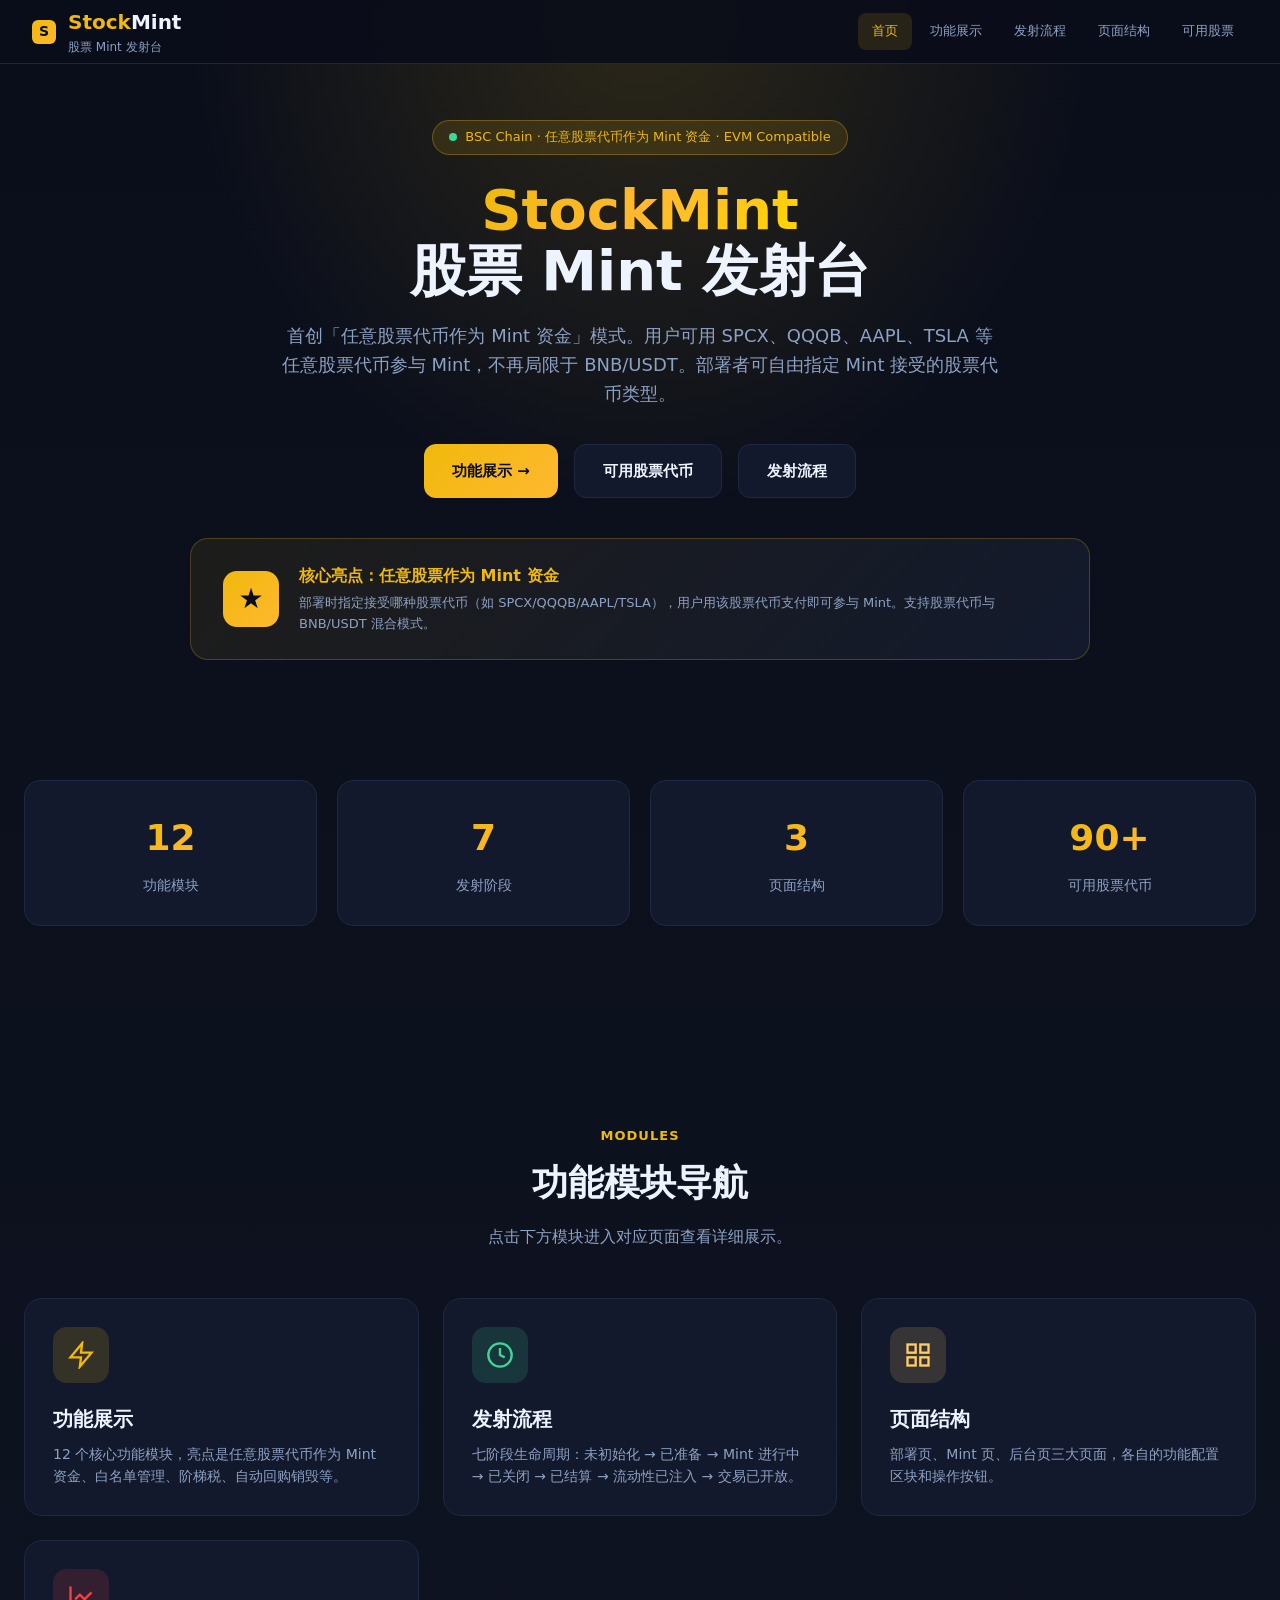
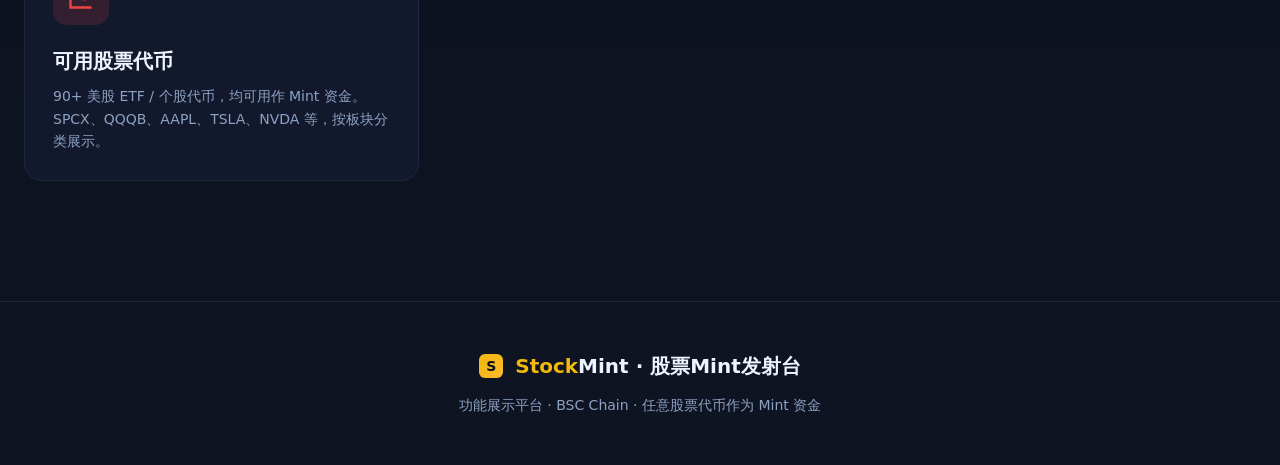
==== index.html @ 03323722 "Add files via upload" ====
<!doctype html>
<html lang="zh-CN">
<head>
  <meta charset="utf-8" />
  <meta name="viewport" content="width=device-width, initial-scale=1" />
  <title>StockMint · 股票Mint发射台</title>
  <link rel="stylesheet" href="styles.css" />
</head>
<body>

<nav class="topnav">
  <div class="nav-brand">
    <div class="nav-mark">S</div>
    <div>
      <div class="nav-title"><span class="gold">Stock</span>Mint</div>
      <div class="nav-sub">股票 Mint 发射台</div>
    </div>
  </div>
  <button class="nav-toggle" onclick="document.querySelector('.nav-links').classList.toggle('open')">☰</button>
  <div class="nav-links">
    <a href="index.html" class="active">首页</a>
    <a href="features.html">功能展示</a>
    <a href="lifecycle.html">发射流程</a>
    <a href="pages.html">页面结构</a>
    <a href="stocks.html">可用股票</a>
  </div>
</nav>

<section class="hero">
  <div class="container">
    <div class="hero-badge"><span class="dot"></span> BSC Chain · 任意股票代币作为 Mint 资金 · EVM Compatible</div>
    <h1><span class="grad">StockMint</span><br/>股票 Mint 发射台</h1>
    <p>首创「任意股票代币作为 Mint 资金」模式。用户可用 SPCX、QQQB、AAPL、TSLA 等任意股票代币参与 Mint，不再局限于 BNB/USDT。部署者可自由指定 Mint 接受的股票代币类型。</p>
    <div class="hero-cta">
      <a href="features.html" class="btn btn-primary">功能展示 →</a>
      <a href="stocks.html" class="btn btn-ghost">可用股票代币</a>
      <a href="lifecycle.html" class="btn btn-ghost">发射流程</a>
    </div>
    <div class="hero-highlight">
      <div class="hl-icon">★</div>
      <div class="hl-text">
        <div class="hl-title">核心亮点：任意股票作为 Mint 资金</div>
        <div class="hl-desc">部署时指定接受哪种股票代币（如 SPCX/QQQB/AAPL/TSLA），用户用该股票代币支付即可参与 Mint。支持股票代币与 BNB/USDT 混合模式。</div>
      </div>
    </div>
  </div>
</section>

<section class="section" style="padding-top: 20px;">
  <div class="container">
    <div class="stats-bar">
      <a href="features.html" style="text-decoration:none;">
        <div class="stat-card">
          <div class="stat-value"><span class="grad">12</span></div>
          <div class="stat-label">功能模块</div>
        </div>
      </a>
      <a href="lifecycle.html" style="text-decoration:none;">
        <div class="stat-card">
          <div class="stat-value"><span class="grad">7</span></div>
          <div class="stat-label">发射阶段</div>
        </div>
      </a>
      <a href="pages.html" style="text-decoration:none;">
        <div class="stat-card">
          <div class="stat-value"><span class="grad">3</span></div>
          <div class="stat-label">页面结构</div>
        </div>
      </a>
      <a href="stocks.html" style="text-decoration:none;">
        <div class="stat-card">
          <div class="stat-value"><span class="grad">90+</span></div>
          <div class="stat-label">可用股票代币</div>
        </div>
      </a>
    </div>
  </div>
</section>

<!-- Module navigation -->
<section class="section">
  <div class="container">
    <div class="section-head">
      <div class="eyebrow">Modules</div>
      <h2 class="section-title">功能模块导航</h2>
      <p class="section-desc">点击下方模块进入对应页面查看详细展示。</p>
    </div>
    <div class="arch-grid">
      <a href="features.html" style="text-decoration:none;color:inherit;">
        <div class="arch-card">
          <div class="arch-icon" style="background: rgba(240,185,11,0.15);">
            <svg width="28" height="28" viewBox="0 0 24 24" fill="none" stroke="#f0b90b" stroke-width="2"><polygon points="13 2 3 14 12 14 11 22 21 10 12 10 13 2"/></svg>
          </div>
          <h3>功能展示</h3>
          <p>12 个核心功能模块，亮点是任意股票代币作为 Mint 资金、白名单管理、阶梯税、自动回购销毁等。</p>
        </div>
      </a>
      <a href="lifecycle.html" style="text-decoration:none;color:inherit;">
        <div class="arch-card">
          <div class="arch-icon" style="background: rgba(61,213,152,0.15);">
            <svg width="28" height="28" viewBox="0 0 24 24" fill="none" stroke="#3dd598" stroke-width="2"><circle cx="12" cy="12" r="10"/><polyline points="12 6 12 12 16 14"/></svg>
          </div>
          <h3>发射流程</h3>
          <p>七阶段生命周期：未初始化 → 已准备 → Mint 进行中 → 已关闭 → 已结算 → 流动性已注入 → 交易已开放。</p>
        </div>
      </a>
      <a href="pages.html" style="text-decoration:none;color:inherit;">
        <div class="arch-card">
          <div class="arch-icon" style="background: rgba(255,204,102,0.15);">
            <svg width="28" height="28" viewBox="0 0 24 24" fill="none" stroke="#ffcc66" stroke-width="2"><rect x="3" y="3" width="7" height="7"/><rect x="14" y="3" width="7" height="7"/><rect x="3" y="14" width="7" height="7"/><rect x="14" y="14" width="7" height="7"/></svg>
          </div>
          <h3>页面结构</h3>
          <p>部署页、Mint 页、后台页三大页面，各自的功能配置区块和操作按钮。</p>
        </div>
      </a>
      <a href="stocks.html" style="text-decoration:none;color:inherit;">
        <div class="arch-card">
          <div class="arch-icon" style="background: rgba(239,68,68,0.15);">
            <svg width="28" height="28" viewBox="0 0 24 24" fill="none" stroke="#ef4444" stroke-width="2"><path d="M3 3v18h18"/><path d="M7 14l4-4 4 4 6-6"/></svg>
          </div>
          <h3>可用股票代币</h3>
          <p>90+ 美股 ETF / 个股代币，均可用作 Mint 资金。SPCX、QQQB、AAPL、TSLA、NVDA 等，按板块分类展示。</p>
        </div>
      </a>
    </div>
  </div>
</section>

<footer class="footer">
  <div class="container">
    <div class="nav-brand" style="justify-content:center; margin-bottom:12px;">
      <div class="nav-mark">S</div>
      <div class="nav-title"><span class="gold">Stock</span>Mint · 股票Mint发射台</div>
    </div>
    <p>功能展示平台 · BSC Chain · 任意股票代币作为 Mint 资金</p>
  </div>
</footer>

</body>
</html>
---- styles.css ----
/* ============ StockMint Shared Styles ============ */
:root {
  --bg: #0a0e1a;
  --bg2: #0f1422;
  --panel: #141b2e;
  --panel-soft: #0e1525;
  --border: #1e2940;
  --text: #eef4ff;
  --muted: #8da1c3;
  --accent: #f0b90b;
  --accent-strong: #ffb830;
  --accent-grad: linear-gradient(135deg, #f0b90b, #ffb830);
  --accent-soft: rgba(240,185,11,0.12);
  --up: #ef4444;
  --down: #22c55e;
  --success: #3dd598;
  --warning: #ffcc66;
  --danger: #ff6b81;
  --gold: #ffd700;
  --purple: #a855f7;
  --blue: #58a6ff;
}
* { box-sizing: border-box; margin: 0; padding: 0; }
body {
  font-family: "Segoe UI", system-ui, -apple-system, sans-serif;
  background: linear-gradient(180deg, #0a0e1a 0%, #0f1422 100%);
  color: var(--text);
  line-height: 1.6;
  overflow-x: hidden;
  min-height: 100vh;
}
a { color: var(--accent); text-decoration: none; }

/* Top Nav */
.topnav {
  position: fixed; top: 0; left: 0; right: 0; z-index: 100;
  display: flex; align-items: center; justify-content: space-between;
  padding: 0 32px; height: 64px;
  background: rgba(10, 14, 26, 0.92);
  backdrop-filter: blur(12px);
  border-bottom: 1px solid var(--border);
}
.nav-brand { display: flex; align-items: center; gap: 12px; }
.nav-mark {
  width: 24px; height: 24px;
  background: linear-gradient(135deg, #f0b90b, #ffb830);
  border-radius: 6px;
  display: flex; align-items: center; justify-content: center;
  font-size: 14px; font-weight: 900; color: #0a0e1a;
}
.nav-title { font-size: 20px; font-weight: 800; }
.nav-title .gold { color: var(--accent); }
.nav-sub { color: var(--muted); font-size: 12px; }
.nav-links { display: flex; gap: 4px; flex-wrap: wrap; }
.nav-links a {
  padding: 8px 14px; border-radius: 8px; font-size: 13px;
  color: var(--muted); transition: all .2s; white-space: nowrap;
}
.nav-links a:hover, .nav-links a.active {
  color: var(--accent); background: var(--accent-soft);
}
.nav-toggle {
  display: none; background: none; border: none; color: var(--text);
  font-size: 24px; cursor: pointer; padding: 4px 8px;
}

/* Layout */
.container { max-width: 1280px; margin: 0 auto; padding: 0 24px; }
.section { padding: 80px 0; }
.page-wrap { padding-top: 80px; }
.section-head { text-align: center; margin-bottom: 48px; }
.eyebrow {
  color: var(--accent); font-size: 13px; font-weight: 700;
  letter-spacing: .08em; text-transform: uppercase; margin-bottom: 8px;
}
.section-title { font-size: 36px; font-weight: 800; }
.section-desc { color: var(--muted); font-size: 16px; max-width: 680px; margin: 12px auto 0; }

/* Hero */
.hero {
  padding-top: 120px; padding-bottom: 60px; text-align: center;
  background: radial-gradient(ellipse at 50% 0%, rgba(240,185,11,0.15), transparent 50%);
}
.hero-badge {
  display: inline-flex; align-items: center; gap: 8px;
  padding: 6px 16px; border-radius: 999px;
  background: var(--accent-soft); border: 1px solid rgba(240,185,11,0.3);
  font-size: 13px; color: var(--accent); margin-bottom: 24px;
}
.hero-badge .dot { width: 8px; height: 8px; border-radius: 50%; background: var(--success); animation: pulse 2s infinite; }
@keyframes pulse { 0%,100% { opacity: 1; } 50% { opacity: .4; } }
.hero h1 { font-size: 56px; font-weight: 900; line-height: 1.1; margin-bottom: 20px; }
.hero h1 .grad { background: linear-gradient(135deg, #f0b90b, #ffb830, #ffd700); -webkit-background-clip: text; -webkit-text-fill-color: transparent; background-clip: text; }
.hero p { color: var(--muted); font-size: 18px; max-width: 720px; margin: 0 auto 36px; }
.hero-cta { display: flex; gap: 16px; justify-content: center; flex-wrap: wrap; }
.btn {
  display: inline-flex; align-items: center; gap: 8px;
  padding: 14px 28px; border-radius: 12px; font-size: 15px; font-weight: 600;
  border: none; cursor: pointer; transition: all .2s; text-decoration: none;
}
.btn-primary { background: var(--accent-grad); color: #0a0e1a; }
.btn-primary:hover { transform: translateY(-2px); box-shadow: 0 8px 32px rgba(240,185,11,0.35); }
.btn-ghost { background: rgba(20,27,46,0.92); border: 1px solid var(--border); color: var(--text); }
.btn-ghost:hover { border-color: var(--accent); }

/* Hero highlight banner */
.hero-highlight {
  display: flex; align-items: center; gap: 20px; justify-content: center;
  max-width: 900px; margin: 40px auto 0; padding: 24px 32px;
  border-radius: 18px; background: linear-gradient(135deg, rgba(240,185,11,0.08), rgba(20,27,46,0.92));
  border: 1px solid rgba(240,185,11,0.25);
}
.hero-highlight .hl-icon {
  width: 56px; height: 56px; border-radius: 14px; flex-shrink: 0;
  background: var(--accent-grad); display: flex; align-items: center; justify-content: center;
  font-size: 28px; color: #0a0e1a;
}
.hero-highlight .hl-text { text-align: left; }
.hero-highlight .hl-title { font-size: 16px; font-weight: 700; color: var(--accent); margin-bottom: 4px; }
.hero-highlight .hl-desc { font-size: 13px; color: var(--muted); }

/* Stats */
.stats-bar { display: grid; grid-template-columns: repeat(4, 1fr); gap: 20px; padding: 40px 0; }
.stat-card { text-align: center; padding: 28px 20px; background: rgba(20,27,46,0.92); border: 1px solid var(--border); border-radius: 16px; transition: all .3s; }
.stat-card:hover { border-color: var(--accent); transform: translateY(-3px); }
.stat-value { font-size: 36px; font-weight: 900; }
.stat-value .grad { background: linear-gradient(135deg, #f0b90b, #ffb830); -webkit-background-clip: text; -webkit-text-fill-color: transparent; }
.stat-label { color: var(--muted); font-size: 14px; margin-top: 8px; }

/* Cards */
.arch-grid, .features-grid, .pages-grid { display: grid; grid-template-columns: repeat(3, 1fr); gap: 24px; }
.arch-card, .feature-card, .page-preview {
  padding: 28px; border-radius: 18px;
  background: rgba(20,27,46,0.92); border: 1px solid var(--border);
  transition: all .3s;
}
.arch-card:hover, .feature-card:hover, .page-preview:hover { border-color: var(--accent); transform: translateY(-4px); }
.arch-icon { width: 56px; height: 56px; border-radius: 14px; display: flex; align-items: center; justify-content: center; font-size: 24px; margin-bottom: 20px; }
.arch-card h3 { font-size: 20px; margin-bottom: 8px; }
.arch-card p, .feature-card p { color: var(--muted); font-size: 14px; }
.arch-features { margin-top: 16px; display: flex; flex-direction: column; gap: 8px; }
.arch-features li { list-style: none; font-size: 13px; color: var(--text); display: flex; align-items: flex-start; gap: 8px; }
.arch-features li::before { content: "\25B8"; color: var(--accent); flex-shrink: 0; }

/* Feature highlight card */
.feature-card.highlight {
  background: linear-gradient(135deg, rgba(240,185,11,0.1), rgba(20,27,46,0.92));
  border-color: rgba(240,185,11,0.35);
  grid-column: span 3;
  display: flex; align-items: center; gap: 32px;
}
.feature-card.highlight .feature-num { color: var(--accent); font-size: 14px; }
.feature-card.highlight h3 { font-size: 24px; color: var(--accent); }
.feature-card.highlight p { font-size: 15px; }
.feature-card.highlight .feature-tag { background: var(--accent-grad); color: #0a0e1a; }

.feature-card { position: relative; overflow: hidden; }
.feature-card::before { content: ""; position: absolute; top: 0; left: 0; right: 0; height: 3px; background: var(--accent-grad); transform: scaleX(0); transform-origin: left; transition: transform .3s; }
.feature-card:hover::before { transform: scaleX(1); }
.feature-num { font-size: 12px; color: var(--muted); font-weight: 700; }
.feature-card h3 { font-size: 18px; margin: 8px 0 10px; }
.feature-tag { display: inline-block; margin-top: 12px; padding: 4px 10px; border-radius: 6px; font-size: 11px; background: var(--accent-soft); color: var(--accent); }

/* Page preview */
.page-preview-header { padding: 0 0 20px; border-bottom: 1px solid var(--border); margin-bottom: 0; }
.page-preview-header h3 { font-size: 18px; }
.page-preview-header p { color: var(--muted); font-size: 12px; margin-top: 4px; }
.page-section-item { display: flex; align-items: flex-start; gap: 10px; padding: 10px 0; font-size: 13px; border-bottom: 1px solid rgba(30,41,64,0.5); }
.page-section-item:last-child { border-bottom: 0; }
.page-section-item .icon { width: 24px; height: 24px; border-radius: 6px; background: var(--accent-soft); display: flex; align-items: center; justify-content: center; font-size: 12px; color: var(--accent); flex-shrink: 0; }
.page-section-item .text { color: var(--muted); }
.page-section-item .text strong { color: var(--text); }

/* Lifecycle */
.lifecycle { display: flex; flex-wrap: wrap; align-items: center; justify-content: center; gap: 8px; }
.phase { display: flex; flex-direction: column; align-items: center; gap: 8px; min-width: 130px; }
.phase-circle { width: 64px; height: 64px; border-radius: 50%; display: flex; align-items: center; justify-content: center; font-size: 24px; font-weight: 800; background: rgba(20,27,46,0.92); border: 2px solid var(--border); transition: all .3s; }
.phase-circle.active { border-color: var(--accent); background: rgba(240,185,11,0.15); color: var(--accent); }
.phase-circle.done { border-color: var(--success); background: rgba(61,213,152,0.15); color: var(--success); }
.phase-label { font-size: 12px; color: var(--muted); text-align: center; font-weight: 600; }
.phase-arrow { color: var(--border); font-size: 20px; }

/* Stock tokens */
.plaza-controls { display: flex; gap: 8px; justify-content: center; margin-bottom: 24px; flex-wrap: wrap; }
.plaza-tab { padding: 8px 18px; border-radius: 10px; font-size: 14px; cursor: pointer; background: rgba(20,27,46,0.92); border: 1px solid var(--border); color: var(--muted); transition: all .2s; }
.plaza-tab.active, .plaza-tab:hover { background: var(--accent-grad); color: #0a0e1a; border-color: transparent; font-weight: 600; }
.stock-search {
  width: 100%; max-width: 360px; padding: 10px 16px 10px 40px;
  border-radius: 10px; font-size: 14px; color: var(--text);
  background: rgba(20,27,46,0.92) url("data:image/svg+xml,%3Csvg xmlns='http://www.w3.org/2000/svg' width='16' height='16' viewBox='0 0 24 24' fill='none' stroke='%238da1c3' stroke-width='2'%3E%3Ccircle cx='11' cy='11' r='8'/%3E%3Cpath d='M21 21l-4.35-4.35'/%3E%3C/svg%3E") no-repeat 12px center;
  border: 1px solid var(--border); outline: none; transition: border .2s;
}
.stock-search:focus { border-color: var(--accent); }
.stock-search::placeholder { color: var(--muted); }
.plaza-search-wrap { display: flex; justify-content: center; margin-bottom: 20px; }

.stock-grid { display: grid; grid-template-columns: repeat(4, 1fr); gap: 20px; }
.stock-card { border-radius: 16px; overflow: hidden; background: rgba(20,27,46,0.92); border: 1px solid var(--border); transition: all .3s; cursor: pointer; }
.stock-card:hover { border-color: var(--accent); transform: translateY(-4px); box-shadow: 0 12px 40px rgba(0,0,0,0.3); }
.stock-head { padding: 18px 20px; display: flex; align-items: center; gap: 14px; border-bottom: 1px solid var(--border); }
.stock-logo { width: 44px; height: 44px; border-radius: 10px; display: flex; align-items: center; justify-content: center; font-size: 16px; font-weight: 800; color: #fff; flex-shrink: 0; }
.stock-info h4 { font-size: 16px; }
.stock-info .sym { color: var(--muted); font-size: 12px; }
.stock-body { padding: 16px 20px; }
.stock-price { font-size: 22px; font-weight: 800; margin-bottom: 4px; }
.stock-change { font-size: 13px; font-weight: 600; display: flex; align-items: center; gap: 4px; }
.stock-change.up { color: var(--up); }
.stock-change.down { color: var(--down); }
.stock-stats { display: grid; grid-template-columns: 1fr 1fr; gap: 8px; margin-top: 12px; }
.stock-stat { padding: 8px 10px; border-radius: 8px; background: rgba(10,14,26,0.8); }
.stock-stat .label { font-size: 11px; color: var(--muted); }
.stock-stat .value { font-size: 13px; font-weight: 600; margin-top: 2px; }
.stock-sector { display: inline-block; padding: 3px 10px; border-radius: 6px; font-size: 11px; background: var(--accent-soft); color: var(--accent); margin-top: 12px; }

/* Mint-badge on stock card */
.stock-mint-badge {
  position: absolute; top: 12px; right: 12px;
  padding: 3px 10px; border-radius: 6px; font-size: 10px; font-weight: 700;
  background: var(--accent-grad); color: #0a0e1a;
}
.stock-card { position: relative; }

/* Spec table */
.spec-table { width: 100%; border-collapse: collapse; }
.spec-table th, .spec-table td { padding: 14px 20px; text-align: left; border-bottom: 1px solid var(--border); }
.spec-table th { color: var(--muted); font-size: 13px; font-weight: 600; }
.spec-table td { font-size: 14px; }
.spec-table tr:hover { background: var(--accent-soft); }
.spec-wrap { border-radius: 16px; overflow: hidden; border: 1px solid var(--border); }

/* Info banner */
.info-banner {
  max-width: 900px; margin: 0 auto 40px; padding: 20px 28px;
  border-radius: 14px; background: linear-gradient(135deg, rgba(240,185,11,0.06), rgba(20,27,46,0.92));
  border: 1px solid rgba(240,185,11,0.2);
  display: flex; align-items: center; gap: 16px;
}
.info-banner .ib-icon { font-size: 28px; flex-shrink: 0; }
.info-banner .ib-text { font-size: 14px; color: var(--muted); }
.info-banner .ib-text strong { color: var(--accent); }

/* Footer */
.footer { padding: 48px 0; text-align: center; border-top: 1px solid var(--border); margin-top: 40px; }
.footer p { color: var(--muted); font-size: 14px; }

/* Responsive */
@media (max-width: 1080px) {
  .stats-bar { grid-template-columns: repeat(2, 1fr); }
  .arch-grid, .features-grid, .pages-grid { grid-template-columns: 1fr; }
  .stock-grid { grid-template-columns: repeat(2, 1fr); }
  .topnav { padding: 0 16px; }
  .nav-links {
    display: none; position: absolute; top: 64px; left: 0; right: 0;
    flex-direction: column; gap: 0; padding: 12px 16px;
    background: rgba(10,14,26,0.98); border-bottom: 1px solid var(--border);
  }
  .nav-links.open { display: flex; }
  .nav-links a { width: 100%; padding: 12px 14px; }
  .nav-toggle { display: block; }
  .hero h1 { font-size: 36px; }
  .section-title { font-size: 26px; }
  .container { padding: 0 16px; }
  .phase { min-width: 100px; }
  .phase-circle { width: 48px; height: 48px; font-size: 18px; }
  .feature-card.highlight { grid-column: span 1; flex-direction: column; text-align: center; }
  .hero-highlight { flex-direction: column; text-align: center; }
  .hero-highlight .hl-text { text-align: center; }
}
@media (max-width: 640px) {
  .stock-grid { grid-template-columns: 1fr; }
  .stats-bar { grid-template-columns: 1fr; }
  .lifecycle { flex-direction: column; }
  .phase-arrow { transform: rotate(90deg); }
}
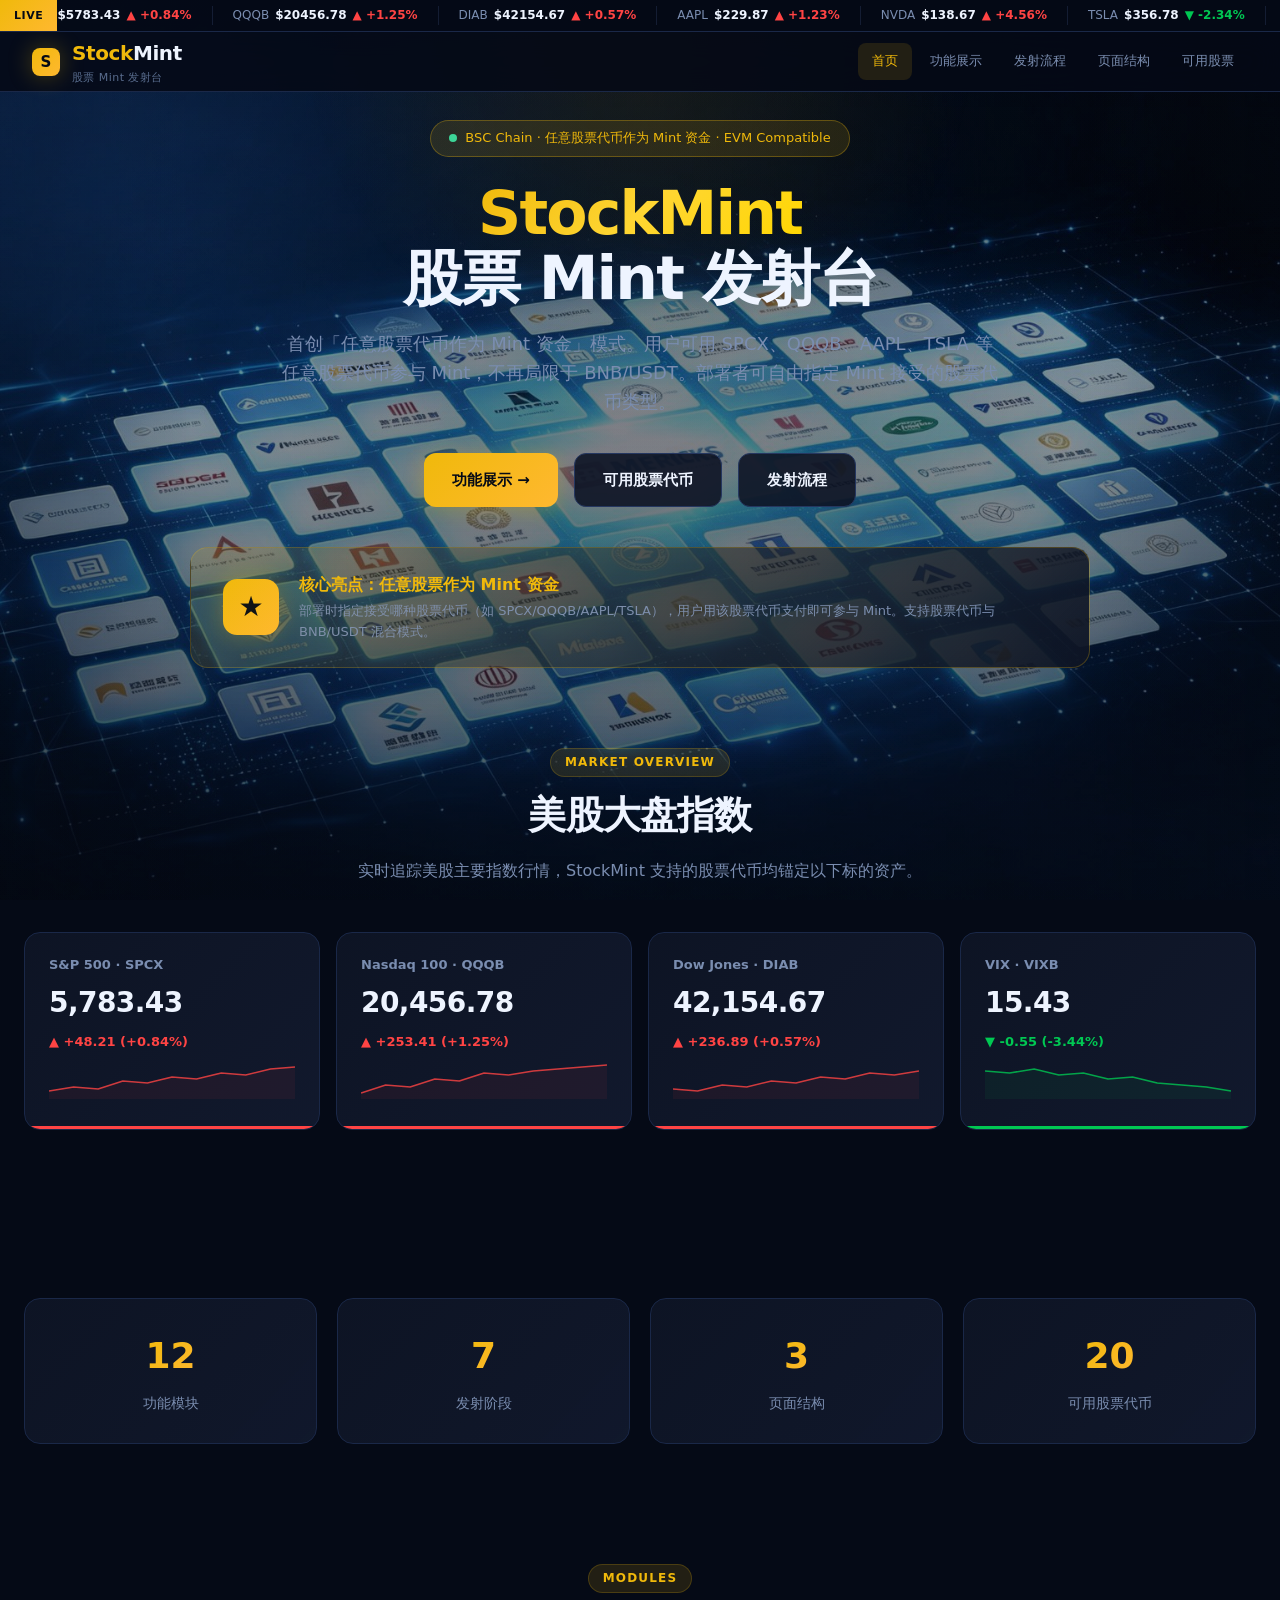
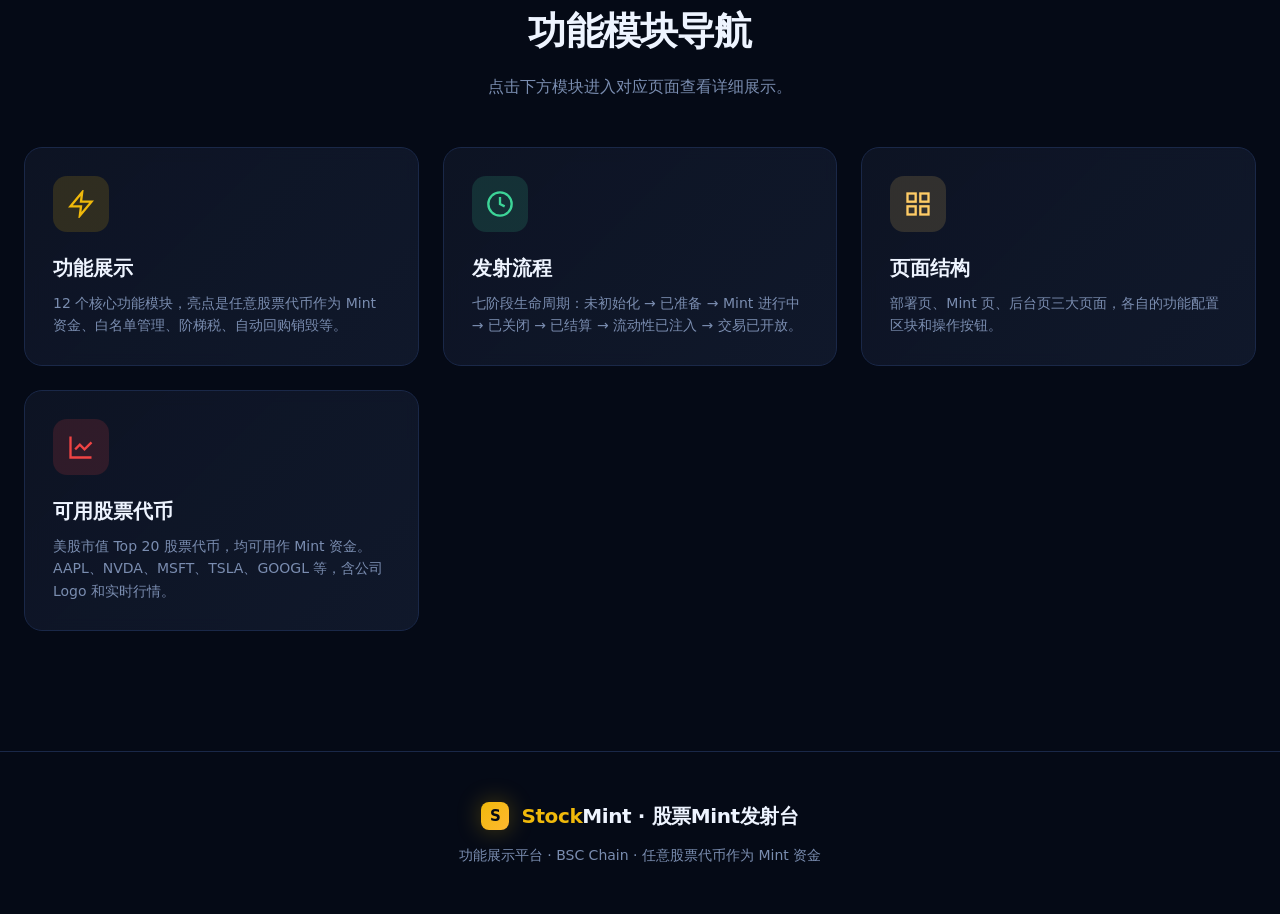
==== commit a2dbe4ec: "Add files via upload" ====
--- a/index.html
+++ b/index.html
@@ -8,6 +8,12 @@
 </head>
 <body>
 
+<!-- Stock Ticker Tape -->
+<div class="ticker-wrap">
+  <div class="ticker-label">LIVE</div>
+  <div class="ticker-track" id="tickerTrack"></div>
+</div>
+
 <nav class="topnav">
   <div class="nav-brand">
     <div class="nav-mark">S</div>
@@ -46,7 +52,61 @@
   </div>
 </section>
 
+<!-- Market Indices Dashboard -->
 <section class="section" style="padding-top: 20px;">
+  <div class="container">
+    <div class="section-head">
+      <div class="eyebrow">Market Overview</div>
+      <h2 class="section-title">美股大盘指数</h2>
+      <p class="section-desc">实时追踪美股主要指数行情，StockMint 支持的股票代币均锚定以下标的资产。</p>
+    </div>
+    <div class="market-dash">
+      <div class="index-card up">
+        <div class="idx-name">S&P 500 · SPCX</div>
+        <div class="idx-val">5,783.43</div>
+        <div class="idx-chg up">▲ +48.21 (+0.84%)</div>
+        <svg class="idx-spark" width="100%" height="36" viewBox="0 0 200 36" preserveAspectRatio="none">
+          <polyline fill="none" stroke="#ff4444" stroke-width="1.5" points="0,28 20,24 40,26 60,18 80,20 100,14 120,16 140,10 160,12 180,6 200,4"/>
+          <polygon fill="rgba(255,68,68,0.08)" stroke="none" points="0,28 20,24 40,26 60,18 80,20 100,14 120,16 140,10 160,12 180,6 200,4 200,36 0,36"/>
+        </svg>
+        <div class="idx-bar" style="width:100%;"></div>
+      </div>
+      <div class="index-card up">
+        <div class="idx-name">Nasdaq 100 · QQQB</div>
+        <div class="idx-val">20,456.78</div>
+        <div class="idx-chg up">▲ +253.41 (+1.25%)</div>
+        <svg class="idx-spark" width="100%" height="36" viewBox="0 0 200 36" preserveAspectRatio="none">
+          <polyline fill="none" stroke="#ff4444" stroke-width="1.5" points="0,30 20,22 40,24 60,16 80,18 100,10 120,12 140,8 160,6 180,4 200,2"/>
+          <polygon fill="rgba(255,68,68,0.08)" stroke="none" points="0,30 20,22 40,24 60,16 80,18 100,10 120,12 140,8 160,6 180,4 200,2 200,36 0,36"/>
+        </svg>
+        <div class="idx-bar" style="width:100%;"></div>
+      </div>
+      <div class="index-card up">
+        <div class="idx-name">Dow Jones · DIAB</div>
+        <div class="idx-val">42,154.67</div>
+        <div class="idx-chg up">▲ +236.89 (+0.57%)</div>
+        <svg class="idx-spark" width="100%" height="36" viewBox="0 0 200 36" preserveAspectRatio="none">
+          <polyline fill="none" stroke="#ff4444" stroke-width="1.5" points="0,26 20,28 40,22 60,24 80,18 100,20 120,14 140,16 160,10 180,12 200,8"/>
+          <polygon fill="rgba(255,68,68,0.08)" stroke="none" points="0,26 20,28 40,22 60,24 80,18 100,20 120,14 140,16 160,10 180,12 200,8 200,36 0,36"/>
+        </svg>
+        <div class="idx-bar" style="width:100%;"></div>
+      </div>
+      <div class="index-card down">
+        <div class="idx-name">VIX · VIXB</div>
+        <div class="idx-val">15.43</div>
+        <div class="idx-chg down">▼ -0.55 (-3.44%)</div>
+        <svg class="idx-spark" width="100%" height="36" viewBox="0 0 200 36" preserveAspectRatio="none">
+          <polyline fill="none" stroke="#00c853" stroke-width="1.5" points="0,8 20,10 40,6 60,12 80,10 100,16 120,14 140,20 160,22 180,24 200,28"/>
+          <polygon fill="rgba(0,200,83,0.08)" stroke="none" points="0,8 20,10 40,6 60,12 80,10 100,16 120,14 140,20 160,22 180,24 200,28 200,36 0,36"/>
+        </svg>
+        <div class="idx-bar" style="width:100%;"></div>
+      </div>
+    </div>
+  </div>
+</section>
+
+<!-- Stats -->
+<section class="section" style="padding-top: 0;">
   <div class="container">
     <div class="stats-bar">
       <a href="features.html" style="text-decoration:none;">
@@ -69,7 +129,7 @@
       </a>
       <a href="stocks.html" style="text-decoration:none;">
         <div class="stat-card">
-          <div class="stat-value"><span class="grad">90+</span></div>
+          <div class="stat-value"><span class="grad">20</span></div>
           <div class="stat-label">可用股票代币</div>
         </div>
       </a>
@@ -78,7 +138,7 @@
 </section>
 
 <!-- Module navigation -->
-<section class="section">
+<section class="section" style="padding-top: 0;">
   <div class="container">
     <div class="section-head">
       <div class="eyebrow">Modules</div>
@@ -119,7 +179,7 @@
             <svg width="28" height="28" viewBox="0 0 24 24" fill="none" stroke="#ef4444" stroke-width="2"><path d="M3 3v18h18"/><path d="M7 14l4-4 4 4 6-6"/></svg>
           </div>
           <h3>可用股票代币</h3>
-          <p>90+ 美股 ETF / 个股代币，均可用作 Mint 资金。SPCX、QQQB、AAPL、TSLA、NVDA 等，按板块分类展示。</p>
+          <p>美股市值 Top 20 股票代币，均可用作 Mint 资金。AAPL、NVDA、MSFT、TSLA、GOOGL 等，含公司 Logo 和实时行情。</p>
         </div>
       </a>
     </div>
@@ -136,5 +196,41 @@
   </div>
 </footer>
 
+<script>
+// Ticker data
+const tickerStocks = [
+  { sym: "SPCX", price: "5783.43", change: "+0.84%", up: true },
+  { sym: "QQQB", price: "20456.78", change: "+1.25%", up: true },
+  { sym: "DIAB", price: "42154.67", change: "+0.57%", up: true },
+  { sym: "AAPL", price: "229.87", change: "+1.23%", up: true },
+  { sym: "NVDA", price: "138.67", change: "+4.56%", up: true },
+  { sym: "TSLA", price: "356.78", change: "-2.34%", up: false },
+  { sym: "MSFT", price: "423.45", change: "+0.89%", up: true },
+  { sym: "GOOGL", price: "178.34", change: "+1.56%", up: true },
+  { sym: "AMZN", price: "186.45", change: "+2.34%", up: true },
+  { sym: "META", price: "567.89", change: "+3.12%", up: true },
+  { sym: "GLDB", price: "245.67", change: "+2.34%", up: true },
+  { sym: "IBIT", price: "52.34", change: "+3.67%", up: true },
+  { sym: "VIXB", price: "15.43", change: "-3.44%", up: false },
+  { sym: "JPM", price: "234.56", change: "+1.12%", up: true },
+  { sym: "LLY", price: "789.45", change: "+3.45%", up: true },
+  { sym: "AMD", price: "134.56", change: "+3.45%", up: true },
+  { sym: "PLTR", price: "67.89", change: "+5.67%", up: true },
+  { sym: "COIN", price: "289.45", change: "+4.56%", up: true },
+];
+
+function renderTicker() {
+  const track = document.getElementById("tickerTrack");
+  // Duplicate for seamless loop
+  const items = [...tickerStocks, ...tickerStocks].map(s => {
+    const cls = s.up ? "up" : "down";
+    const arrow = s.up ? "▲" : "▼";
+    return `<div class="ticker-item"><span class="ts">${s.sym}</span><span class="tp">$${s.price}</span><span class="tc ${cls}">${arrow} ${s.change}</span></div>`;
+  }).join("");
+  track.innerHTML = items;
+}
+renderTicker();
+</script>
+
 </body>
 </html>
--- a/styles.css
+++ b/styles.css
@@ -1,29 +1,41 @@
 /* ============ StockMint Shared Styles ============ */
 :root {
-  --bg: #0a0e1a;
-  --bg2: #0f1422;
-  --panel: #141b2e;
-  --panel-soft: #0e1525;
-  --border: #1e2940;
+  --bg: #050a16;
+  --bg2: #091225;
+  --panel: #0c1425;
+  --panel2: #0f182b;
+  --border: #1a2848;
+  --border2: #253760;
   --text: #eef4ff;
-  --muted: #8da1c3;
+  --muted: #7a8db0;
+  --muted2: #5a6d8e;
   --accent: #f0b90b;
+  --accent2: #ffd633;
   --accent-strong: #ffb830;
   --accent-grad: linear-gradient(135deg, #f0b90b, #ffb830);
   --accent-soft: rgba(240,185,11,0.12);
-  --up: #ef4444;
-  --down: #22c55e;
+  --accent-glow: 0 0 24px rgba(240,185,11,0.3);
+  --up: #ff4444;
+  --up-soft: rgba(255,68,68,0.12);
+  --down: #00c853;
+  --down-soft: rgba(0,200,83,0.12);
   --success: #3dd598;
   --warning: #ffcc66;
   --danger: #ff6b81;
   --gold: #ffd700;
+  --cyan: #00d4ff;
+  --cyan-soft: rgba(0,212,255,0.1);
   --purple: #a855f7;
-  --blue: #58a6ff;
+  --blue: #4d8aff;
 }
 * { box-sizing: border-box; margin: 0; padding: 0; }
 body {
-  font-family: "Segoe UI", system-ui, -apple-system, sans-serif;
-  background: linear-gradient(180deg, #0a0e1a 0%, #0f1422 100%);
+  font-family: "SF Pro Display", "Segoe UI", system-ui, -apple-system, sans-serif;
+  background:
+    radial-gradient(ellipse 70% 50% at 50% 0%, rgba(5,10,22,0.55), transparent 60%),
+    radial-gradient(ellipse 80% 60% at 50% 70%, rgba(5,10,22,0.35), transparent 55%),
+    url("img/stock-bg.jpg") no-repeat center center / cover fixed,
+    #050a16;
   color: var(--text);
   line-height: 1.6;
   overflow-x: hidden;
@@ -31,29 +43,82 @@
 }
 a { color: var(--accent); text-decoration: none; }
 
+/* Smooth blending overlay for content readability */
+body::before {
+  content: "";
+  position: fixed; top: 0; left: 0; right: 0; bottom: 0;
+  background:
+    linear-gradient(180deg, rgba(5,10,22,0.62) 0%, rgba(5,10,22,0.28) 35%, rgba(5,10,22,0.58) 85%, rgba(5,10,22,0.72) 100%);
+  pointer-events: none;
+  z-index: 0;
+}
+body::after {
+  content: "";
+  position: fixed; top: 0; left: 0; right: 0; bottom: 0;
+  background:
+    radial-gradient(ellipse at 50% 40%, transparent 0%, rgba(5,10,22,0.22) 70%),
+    linear-gradient(90deg, rgba(5,10,22,0.18) 0%, transparent 15%, transparent 85%, rgba(5,10,22,0.18) 100%);
+  pointer-events: none;
+  z-index: 0;
+}
+
+/* Stock ticker tape */
+.ticker-wrap {
+  position: fixed; top: 0; left: 0; right: 0; z-index: 101;
+  height: 32px; background: rgba(5,10,22,0.97);
+  border-bottom: 1px solid var(--border);
+  overflow: hidden; display: flex; align-items: center;
+}
+.ticker-track {
+  display: flex; gap: 0; white-space: nowrap;
+  animation: tickerScroll 40s linear infinite;
+}
+.ticker-track:hover { animation-play-state: paused; }
+@keyframes tickerScroll {
+  0% { transform: translateX(0); }
+  100% { transform: translateX(-50%); }
+}
+.ticker-item {
+  display: inline-flex; align-items: center; gap: 6px;
+  padding: 0 20px; font-size: 12px; font-weight: 600;
+  border-right: 1px solid rgba(36,49,82,0.5);
+}
+.ticker-item .ts { color: var(--muted); font-weight: 500; }
+.ticker-item .tp { color: var(--text); }
+.ticker-item .tc.up { color: var(--up); }
+.ticker-item .tc.down { color: var(--down); }
+.ticker-label {
+  position: absolute; left: 0; top: 0; bottom: 0;
+  display: flex; align-items: center; padding: 0 14px;
+  background: var(--accent-grad); color: #050a16;
+  font-size: 11px; font-weight: 800; letter-spacing: .05em;
+  z-index: 2;
+}
+
 /* Top Nav */
 .topnav {
-  position: fixed; top: 0; left: 0; right: 0; z-index: 100;
+  position: fixed; top: 32px; left: 0; right: 0; z-index: 100;
   display: flex; align-items: center; justify-content: space-between;
-  padding: 0 32px; height: 64px;
-  background: rgba(10, 14, 26, 0.92);
-  backdrop-filter: blur(12px);
+  padding: 0 32px; height: 60px;
+  background: rgba(5,10,22,0.88);
+  backdrop-filter: blur(16px);
   border-bottom: 1px solid var(--border);
 }
 .nav-brand { display: flex; align-items: center; gap: 12px; }
 .nav-mark {
-  width: 24px; height: 24px;
-  background: linear-gradient(135deg, #f0b90b, #ffb830);
-  border-radius: 6px;
+  width: 28px; height: 28px;
+  background: var(--accent-grad);
+  border-radius: 8px;
   display: flex; align-items: center; justify-content: center;
-  font-size: 14px; font-weight: 900; color: #0a0e1a;
-}
-.nav-title { font-size: 20px; font-weight: 800; }
+  font-size: 15px; font-weight: 900; color: #050a16;
+  box-shadow: var(--accent-glow);
+}
+.nav-title { font-size: 20px; font-weight: 800; letter-spacing: -.02em; }
 .nav-title .gold { color: var(--accent); }
-.nav-sub { color: var(--muted); font-size: 12px; }
+.nav-sub { color: var(--muted2); font-size: 11px; letter-spacing: .04em; }
 .nav-links { display: flex; gap: 4px; flex-wrap: wrap; }
 .nav-links a {
-  padding: 8px 14px; border-radius: 8px; font-size: 13px;
+  padding: 8px 14px; border-radius: 8px; font-size: 13px; font-weight: 500;
   color: var(--muted); transition: all .2s; white-space: nowrap;
 }
 .nav-links a:hover, .nav-links a.active {
@@ -65,64 +130,109 @@
 }
 
 /* Layout */
-.container { max-width: 1280px; margin: 0 auto; padding: 0 24px; }
+.container { max-width: 1280px; margin: 0 auto; padding: 0 24px; position: relative; z-index: 1; }
 .section { padding: 80px 0; }
 .page-wrap { padding-top: 80px; }
 .section-head { text-align: center; margin-bottom: 48px; }
 .eyebrow {
-  color: var(--accent); font-size: 13px; font-weight: 700;
-  letter-spacing: .08em; text-transform: uppercase; margin-bottom: 8px;
-}
-.section-title { font-size: 36px; font-weight: 800; }
+  display: inline-block; color: var(--accent); font-size: 12px; font-weight: 700;
+  letter-spacing: .1em; text-transform: uppercase; margin-bottom: 8px;
+  padding: 4px 14px; border-radius: 999px;
+  background: var(--accent-soft); border: 1px solid rgba(240,185,11,0.2);
+}
+.section-title { font-size: 38px; font-weight: 900; letter-spacing: -.02em; }
 .section-desc { color: var(--muted); font-size: 16px; max-width: 680px; margin: 12px auto 0; }
 
 /* Hero */
 .hero {
   padding-top: 120px; padding-bottom: 60px; text-align: center;
-  background: radial-gradient(ellipse at 50% 0%, rgba(240,185,11,0.15), transparent 50%);
+  position: relative; overflow: hidden;
+}
+.hero::before {
+  content: ""; position: absolute; top: -50%; left: 50%; transform: translateX(-50%);
+  width: 800px; height: 800px;
+  background: radial-gradient(circle, rgba(240,185,11,0.1), transparent 60%);
+  pointer-events: none;
 }
 .hero-badge {
   display: inline-flex; align-items: center; gap: 8px;
-  padding: 6px 16px; border-radius: 999px;
+  padding: 7px 18px; border-radius: 999px;
   background: var(--accent-soft); border: 1px solid rgba(240,185,11,0.3);
-  font-size: 13px; color: var(--accent); margin-bottom: 24px;
+  font-size: 13px; color: var(--accent); margin-bottom: 24px; position: relative;
 }
 .hero-badge .dot { width: 8px; height: 8px; border-radius: 50%; background: var(--success); animation: pulse 2s infinite; }
 @keyframes pulse { 0%,100% { opacity: 1; } 50% { opacity: .4; } }
-.hero h1 { font-size: 56px; font-weight: 900; line-height: 1.1; margin-bottom: 20px; }
-.hero h1 .grad { background: linear-gradient(135deg, #f0b90b, #ffb830, #ffd700); -webkit-background-clip: text; -webkit-text-fill-color: transparent; background-clip: text; }
-.hero p { color: var(--muted); font-size: 18px; max-width: 720px; margin: 0 auto 36px; }
+.hero h1 { font-size: 60px; font-weight: 900; line-height: 1.08; margin-bottom: 20px; letter-spacing: -.03em; }
+.hero h1 .grad { background: linear-gradient(135deg, #f0b90b 0%, #ffd633 50%, #ffd700 100%); -webkit-background-clip: text; -webkit-text-fill-color: transparent; background-clip: text; }
+.hero p { color: var(--muted); font-size: 18px; max-width: 720px; margin: 0 auto 36px; position: relative; }
 .hero-cta { display: flex; gap: 16px; justify-content: center; flex-wrap: wrap; }
 .btn {
   display: inline-flex; align-items: center; gap: 8px;
   padding: 14px 28px; border-radius: 12px; font-size: 15px; font-weight: 600;
-  border: none; cursor: pointer; transition: all .2s; text-decoration: none;
-}
-.btn-primary { background: var(--accent-grad); color: #0a0e1a; }
-.btn-primary:hover { transform: translateY(-2px); box-shadow: 0 8px 32px rgba(240,185,11,0.35); }
-.btn-ghost { background: rgba(20,27,46,0.92); border: 1px solid var(--border); color: var(--text); }
-.btn-ghost:hover { border-color: var(--accent); }
+  border: none; cursor: pointer; transition: all .25s; text-decoration: none;
+}
+.btn-primary { background: var(--accent-grad); color: #050a16; box-shadow: 0 4px 20px rgba(240,185,11,0.3); }
+.btn-primary:hover { transform: translateY(-2px); box-shadow: 0 8px 32px rgba(240,185,11,0.45); }
+.btn-ghost { background: rgba(14,21,37,0.9); border: 1px solid var(--border2); color: var(--text); }
+.btn-ghost:hover { border-color: var(--accent); background: rgba(14,21,37,0.95); }
 
 /* Hero highlight banner */
 .hero-highlight {
   display: flex; align-items: center; gap: 20px; justify-content: center;
   max-width: 900px; margin: 40px auto 0; padding: 24px 32px;
-  border-radius: 18px; background: linear-gradient(135deg, rgba(240,185,11,0.08), rgba(20,27,46,0.92));
+  border-radius: 18px;
+  background: linear-gradient(135deg, rgba(240,185,11,0.08), rgba(14,21,37,0.95));
   border: 1px solid rgba(240,185,11,0.25);
-}
+  position: relative; overflow: hidden;
+}
+.hero-highlight::before {
+  content: ""; position: absolute; top: 0; left: -100%; width: 200%; height: 100%;
+  background: linear-gradient(90deg, transparent, rgba(240,185,11,0.05), transparent);
+  animation: shimmer 3s infinite;
+}
+@keyframes shimmer { 0% { left: -100%; } 100% { left: 100%; } }
 .hero-highlight .hl-icon {
   width: 56px; height: 56px; border-radius: 14px; flex-shrink: 0;
   background: var(--accent-grad); display: flex; align-items: center; justify-content: center;
-  font-size: 28px; color: #0a0e1a;
+  font-size: 28px; color: #050a16; box-shadow: var(--accent-glow);
 }
 .hero-highlight .hl-text { text-align: left; }
 .hero-highlight .hl-title { font-size: 16px; font-weight: 700; color: var(--accent); margin-bottom: 4px; }
 .hero-highlight .hl-desc { font-size: 13px; color: var(--muted); }
 
+/* Market indices dashboard */
+.market-dash {
+  display: grid; grid-template-columns: repeat(4, 1fr); gap: 16px;
+  margin-bottom: 48px;
+}
+.index-card {
+  padding: 22px 24px; border-radius: 16px;
+  background: linear-gradient(135deg, rgba(14,21,37,0.95), rgba(18,26,46,0.95));
+  border: 1px solid var(--border);
+  transition: all .3s; position: relative; overflow: hidden;
+}
+.index-card:hover { border-color: var(--accent); transform: translateY(-3px); }
+.index-card .idx-name { font-size: 13px; font-weight: 600; color: var(--muted); }
+.index-card .idx-val { font-size: 28px; font-weight: 900; margin: 6px 0; letter-spacing: -.02em; }
+.index-card .idx-chg { font-size: 13px; font-weight: 600; display: flex; align-items: center; gap: 6px; }
+.index-card .idx-chg.up { color: var(--up); }
+.index-card .idx-chg.down { color: var(--down); }
+.index-card .idx-spark { margin-top: 10px; opacity: .8; }
+.index-card .idx-bar {
+  position: absolute; bottom: 0; left: 0; height: 3px; border-radius: 0 0 16px 16px;
+  background: var(--accent-grad);
+}
+.index-card.up .idx-bar { background: var(--up); }
+.index-card.down .idx-bar { background: var(--down); }
+
 /* Stats */
 .stats-bar { display: grid; grid-template-columns: repeat(4, 1fr); gap: 20px; padding: 40px 0; }
-.stat-card { text-align: center; padding: 28px 20px; background: rgba(20,27,46,0.92); border: 1px solid var(--border); border-radius: 16px; transition: all .3s; }
-.stat-card:hover { border-color: var(--accent); transform: translateY(-3px); }
+.stat-card {
+  text-align: center; padding: 28px 20px;
+  background: linear-gradient(135deg, rgba(14,21,37,0.95), rgba(18,26,46,0.9));
+  border: 1px solid var(--border); border-radius: 16px; transition: all .3s;
+}
+.stat-card:hover { border-color: var(--accent); transform: translateY(-3px); box-shadow: 0 8px 32px rgba(0,0,0,0.2); }
 .stat-value { font-size: 36px; font-weight: 900; }
 .stat-value .grad { background: linear-gradient(135deg, #f0b90b, #ffb830); -webkit-background-clip: text; -webkit-text-fill-color: transparent; }
 .stat-label { color: var(--muted); font-size: 14px; margin-top: 8px; }
@@ -131,10 +241,11 @@
 .arch-grid, .features-grid, .pages-grid { display: grid; grid-template-columns: repeat(3, 1fr); gap: 24px; }
 .arch-card, .feature-card, .page-preview {
   padding: 28px; border-radius: 18px;
-  background: rgba(20,27,46,0.92); border: 1px solid var(--border);
-  transition: all .3s;
-}
-.arch-card:hover, .feature-card:hover, .page-preview:hover { border-color: var(--accent); transform: translateY(-4px); }
+  background: linear-gradient(135deg, rgba(14,21,37,0.92), rgba(18,26,46,0.88));
+  border: 1px solid var(--border);
+  transition: all .3s; backdrop-filter: blur(8px);
+}
+.arch-card:hover, .feature-card:hover, .page-preview:hover { border-color: var(--accent); transform: translateY(-4px); box-shadow: 0 12px 40px rgba(0,0,0,0.25); }
 .arch-icon { width: 56px; height: 56px; border-radius: 14px; display: flex; align-items: center; justify-content: center; font-size: 24px; margin-bottom: 20px; }
 .arch-card h3 { font-size: 20px; margin-bottom: 8px; }
 .arch-card p, .feature-card p { color: var(--muted); font-size: 14px; }
@@ -144,15 +255,19 @@
 
 /* Feature highlight card */
 .feature-card.highlight {
-  background: linear-gradient(135deg, rgba(240,185,11,0.1), rgba(20,27,46,0.92));
+  background: linear-gradient(135deg, rgba(240,185,11,0.1), rgba(14,21,37,0.95));
   border-color: rgba(240,185,11,0.35);
   grid-column: span 3;
   display: flex; align-items: center; gap: 32px;
+  position: relative; overflow: hidden;
+}
+.feature-card.highlight::before {
+  content: ""; position: absolute; top: 0; left: 0; right: 0; height: 3px; background: var(--accent-grad);
 }
 .feature-card.highlight .feature-num { color: var(--accent); font-size: 14px; }
 .feature-card.highlight h3 { font-size: 24px; color: var(--accent); }
 .feature-card.highlight p { font-size: 15px; }
-.feature-card.highlight .feature-tag { background: var(--accent-grad); color: #0a0e1a; }
+.feature-card.highlight .feature-tag { background: var(--accent-grad); color: #050a16; }
 
 .feature-card { position: relative; overflow: hidden; }
 .feature-card::before { content: ""; position: absolute; top: 0; left: 0; right: 0; height: 3px; background: var(--accent-grad); transform: scaleX(0); transform-origin: left; transition: transform .3s; }
@@ -174,51 +289,74 @@
 /* Lifecycle */
 .lifecycle { display: flex; flex-wrap: wrap; align-items: center; justify-content: center; gap: 8px; }
 .phase { display: flex; flex-direction: column; align-items: center; gap: 8px; min-width: 130px; }
-.phase-circle { width: 64px; height: 64px; border-radius: 50%; display: flex; align-items: center; justify-content: center; font-size: 24px; font-weight: 800; background: rgba(20,27,46,0.92); border: 2px solid var(--border); transition: all .3s; }
-.phase-circle.active { border-color: var(--accent); background: rgba(240,185,11,0.15); color: var(--accent); }
-.phase-circle.done { border-color: var(--success); background: rgba(61,213,152,0.15); color: var(--success); }
+.phase-circle { width: 64px; height: 64px; border-radius: 50%; display: flex; align-items: center; justify-content: center; font-size: 24px; font-weight: 800; background: rgba(14,21,37,0.92); border: 2px solid var(--border); transition: all .3s; }
+.phase-circle.active { border-color: var(--accent); background: rgba(240,185,11,0.12); color: var(--accent); box-shadow: 0 0 16px rgba(240,185,11,0.2); }
+.phase-circle.done { border-color: var(--success); background: rgba(61,213,152,0.12); color: var(--success); }
 .phase-label { font-size: 12px; color: var(--muted); text-align: center; font-weight: 600; }
-.phase-arrow { color: var(--border); font-size: 20px; }
+.phase-arrow { color: var(--border2); font-size: 20px; }
 
 /* Stock tokens */
 .plaza-controls { display: flex; gap: 8px; justify-content: center; margin-bottom: 24px; flex-wrap: wrap; }
-.plaza-tab { padding: 8px 18px; border-radius: 10px; font-size: 14px; cursor: pointer; background: rgba(20,27,46,0.92); border: 1px solid var(--border); color: var(--muted); transition: all .2s; }
-.plaza-tab.active, .plaza-tab:hover { background: var(--accent-grad); color: #0a0e1a; border-color: transparent; font-weight: 600; }
+.plaza-tab { padding: 8px 18px; border-radius: 10px; font-size: 14px; cursor: pointer; background: rgba(14,21,37,0.92); border: 1px solid var(--border); color: var(--muted); transition: all .2s; }
+.plaza-tab.active, .plaza-tab:hover { background: var(--accent-grad); color: #050a16; border-color: transparent; font-weight: 600; }
 .stock-search {
   width: 100%; max-width: 360px; padding: 10px 16px 10px 40px;
   border-radius: 10px; font-size: 14px; color: var(--text);
-  background: rgba(20,27,46,0.92) url("data:image/svg+xml,%3Csvg xmlns='http://www.w3.org/2000/svg' width='16' height='16' viewBox='0 0 24 24' fill='none' stroke='%238da1c3' stroke-width='2'%3E%3Ccircle cx='11' cy='11' r='8'/%3E%3Cpath d='M21 21l-4.35-4.35'/%3E%3C/svg%3E") no-repeat 12px center;
+  background: rgba(14,21,37,0.92) url("data:image/svg+xml,%3Csvg xmlns='http://www.w3.org/2000/svg' width='16' height='16' viewBox='0 0 24 24' fill='none' stroke='%237a8db0' stroke-width='2'%3E%3Ccircle cx='11' cy='11' r='8'/%3E%3Cpath d='M21 21l-4.35-4.35'/%3E%3C/svg%3E") no-repeat 12px center;
   border: 1px solid var(--border); outline: none; transition: border .2s;
 }
 .stock-search:focus { border-color: var(--accent); }
-.stock-search::placeholder { color: var(--muted); }
-.plaza-search-wrap { display: flex; justify-content: center; margin-bottom: 20px; }
+.stock-search::placeholder { color: var(--muted2); }
+.plaza-search-wrap { display: flex; align-items: center; justify-content: center; margin-bottom: 20px; gap: 12px; flex-wrap: wrap; }
+
+/* Market summary bar */
+.market-summary {
+  display: flex; gap: 24px; justify-content: center; margin-bottom: 32px;
+  padding: 16px 24px; border-radius: 12px;
+  background: rgba(14,21,37,0.8); border: 1px solid var(--border);
+  flex-wrap: wrap;
+}
+.ms-item { display: flex; align-items: center; gap: 8px; font-size: 13px; }
+.ms-item .ms-label { color: var(--muted); }
+.ms-item .ms-val { font-weight: 700; }
+.ms-item .ms-val.up { color: var(--up); }
+.ms-item .ms-val.down { color: var(--down); }
 
 .stock-grid { display: grid; grid-template-columns: repeat(4, 1fr); gap: 20px; }
-.stock-card { border-radius: 16px; overflow: hidden; background: rgba(20,27,46,0.92); border: 1px solid var(--border); transition: all .3s; cursor: pointer; }
+.stock-card {
+  border-radius: 16px; overflow: hidden;
+  background: linear-gradient(135deg, rgba(14,21,37,0.95), rgba(18,26,46,0.9));
+  border: 1px solid var(--border);
+  transition: all .3s; cursor: pointer; position: relative;
+}
 .stock-card:hover { border-color: var(--accent); transform: translateY(-4px); box-shadow: 0 12px 40px rgba(0,0,0,0.3); }
-.stock-head { padding: 18px 20px; display: flex; align-items: center; gap: 14px; border-bottom: 1px solid var(--border); }
-.stock-logo { width: 44px; height: 44px; border-radius: 10px; display: flex; align-items: center; justify-content: center; font-size: 16px; font-weight: 800; color: #fff; flex-shrink: 0; }
+.stock-head { padding: 18px 20px; display: flex; align-items: center; gap: 14px; border-bottom: 1px solid rgba(30,41,64,0.5); }
+.stock-logo { width: 48px; height: 48px; border-radius: 12px; display: flex; align-items: center; justify-content: center; font-size: 16px; font-weight: 800; color: #fff; flex-shrink: 0; overflow: hidden; position: relative; }
+.stock-logo img { width: 100%; height: 100%; object-fit: contain; background: #fff; padding: 6px; }
+.stock-rank { position: absolute; top: 8px; left: 8px; font-size: 10px; font-weight: 800; color: var(--accent); background: var(--accent-soft); padding: 2px 7px; border-radius: 5px; z-index: 2; }
 .stock-info h4 { font-size: 16px; }
-.stock-info .sym { color: var(--muted); font-size: 12px; }
+.stock-info .sym { color: var(--muted); font-size: 12px; font-weight: 600; letter-spacing: .02em; }
 .stock-body { padding: 16px 20px; }
-.stock-price { font-size: 22px; font-weight: 800; margin-bottom: 4px; }
-.stock-change { font-size: 13px; font-weight: 600; display: flex; align-items: center; gap: 4px; }
+.stock-price-row { display: flex; align-items: baseline; justify-content: space-between; margin-bottom: 8px; }
+.stock-price { font-size: 24px; font-weight: 900; letter-spacing: -.02em; }
+.stock-change { font-size: 13px; font-weight: 700; display: flex; align-items: center; gap: 4px; }
 .stock-change.up { color: var(--up); }
 .stock-change.down { color: var(--down); }
-.stock-stats { display: grid; grid-template-columns: 1fr 1fr; gap: 8px; margin-top: 12px; }
-.stock-stat { padding: 8px 10px; border-radius: 8px; background: rgba(10,14,26,0.8); }
-.stock-stat .label { font-size: 11px; color: var(--muted); }
+.stock-spark { margin: 8px 0; height: 40px; }
+.stock-stats { display: grid; grid-template-columns: 1fr 1fr; gap: 8px; margin-top: 8px; }
+.stock-stat { padding: 8px 10px; border-radius: 8px; background: rgba(5,10,22,0.6); }
+.stock-stat .label { font-size: 10px; color: var(--muted2); text-transform: uppercase; letter-spacing: .03em; }
 .stock-stat .value { font-size: 13px; font-weight: 600; margin-top: 2px; }
-.stock-sector { display: inline-block; padding: 3px 10px; border-radius: 6px; font-size: 11px; background: var(--accent-soft); color: var(--accent); margin-top: 12px; }
+.stock-footer { display: flex; align-items: center; justify-content: space-between; margin-top: 12px; }
+.stock-sector { display: inline-block; padding: 3px 10px; border-radius: 6px; font-size: 11px; background: var(--accent-soft); color: var(--accent); }
 
 /* Mint-badge on stock card */
 .stock-mint-badge {
   position: absolute; top: 12px; right: 12px;
   padding: 3px 10px; border-radius: 6px; font-size: 10px; font-weight: 700;
-  background: var(--accent-grad); color: #0a0e1a;
-}
-.stock-card { position: relative; }
+  background: var(--accent-grad); color: #050a16;
+  box-shadow: 0 2px 8px rgba(240,185,11,0.3);
+}
 
 /* Spec table */
 .spec-table { width: 100%; border-collapse: collapse; }
@@ -226,12 +364,12 @@
 .spec-table th { color: var(--muted); font-size: 13px; font-weight: 600; }
 .spec-table td { font-size: 14px; }
 .spec-table tr:hover { background: var(--accent-soft); }
-.spec-wrap { border-radius: 16px; overflow: hidden; border: 1px solid var(--border); }
+.spec-wrap { border-radius: 16px; overflow: hidden; border: 1px solid var(--border); background: rgba(14,21,37,0.5); }
 
 /* Info banner */
 .info-banner {
   max-width: 900px; margin: 0 auto 40px; padding: 20px 28px;
-  border-radius: 14px; background: linear-gradient(135deg, rgba(240,185,11,0.06), rgba(20,27,46,0.92));
+  border-radius: 14px; background: linear-gradient(135deg, rgba(240,185,11,0.06), rgba(14,21,37,0.95));
   border: 1px solid rgba(240,185,11,0.2);
   display: flex; align-items: center; gap: 16px;
 }
@@ -240,19 +378,20 @@
 .info-banner .ib-text strong { color: var(--accent); }
 
 /* Footer */
-.footer { padding: 48px 0; text-align: center; border-top: 1px solid var(--border); margin-top: 40px; }
+.footer { padding: 48px 0; text-align: center; border-top: 1px solid var(--border); margin-top: 40px; position: relative; }
 .footer p { color: var(--muted); font-size: 14px; }
 
 /* Responsive */
 @media (max-width: 1080px) {
+  .market-dash { grid-template-columns: repeat(2, 1fr); }
   .stats-bar { grid-template-columns: repeat(2, 1fr); }
   .arch-grid, .features-grid, .pages-grid { grid-template-columns: 1fr; }
   .stock-grid { grid-template-columns: repeat(2, 1fr); }
   .topnav { padding: 0 16px; }
   .nav-links {
-    display: none; position: absolute; top: 64px; left: 0; right: 0;
+    display: none; position: absolute; top: 60px; left: 0; right: 0;
     flex-direction: column; gap: 0; padding: 12px 16px;
-    background: rgba(10,14,26,0.98); border-bottom: 1px solid var(--border);
+    background: rgba(5,10,22,0.98); border-bottom: 1px solid var(--border);
   }
   .nav-links.open { display: flex; }
   .nav-links a { width: 100%; padding: 12px 14px; }
@@ -269,6 +408,7 @@
 @media (max-width: 640px) {
   .stock-grid { grid-template-columns: 1fr; }
   .stats-bar { grid-template-columns: 1fr; }
+  .market-dash { grid-template-columns: 1fr; }
   .lifecycle { flex-direction: column; }
   .phase-arrow { transform: rotate(90deg); }
 }
